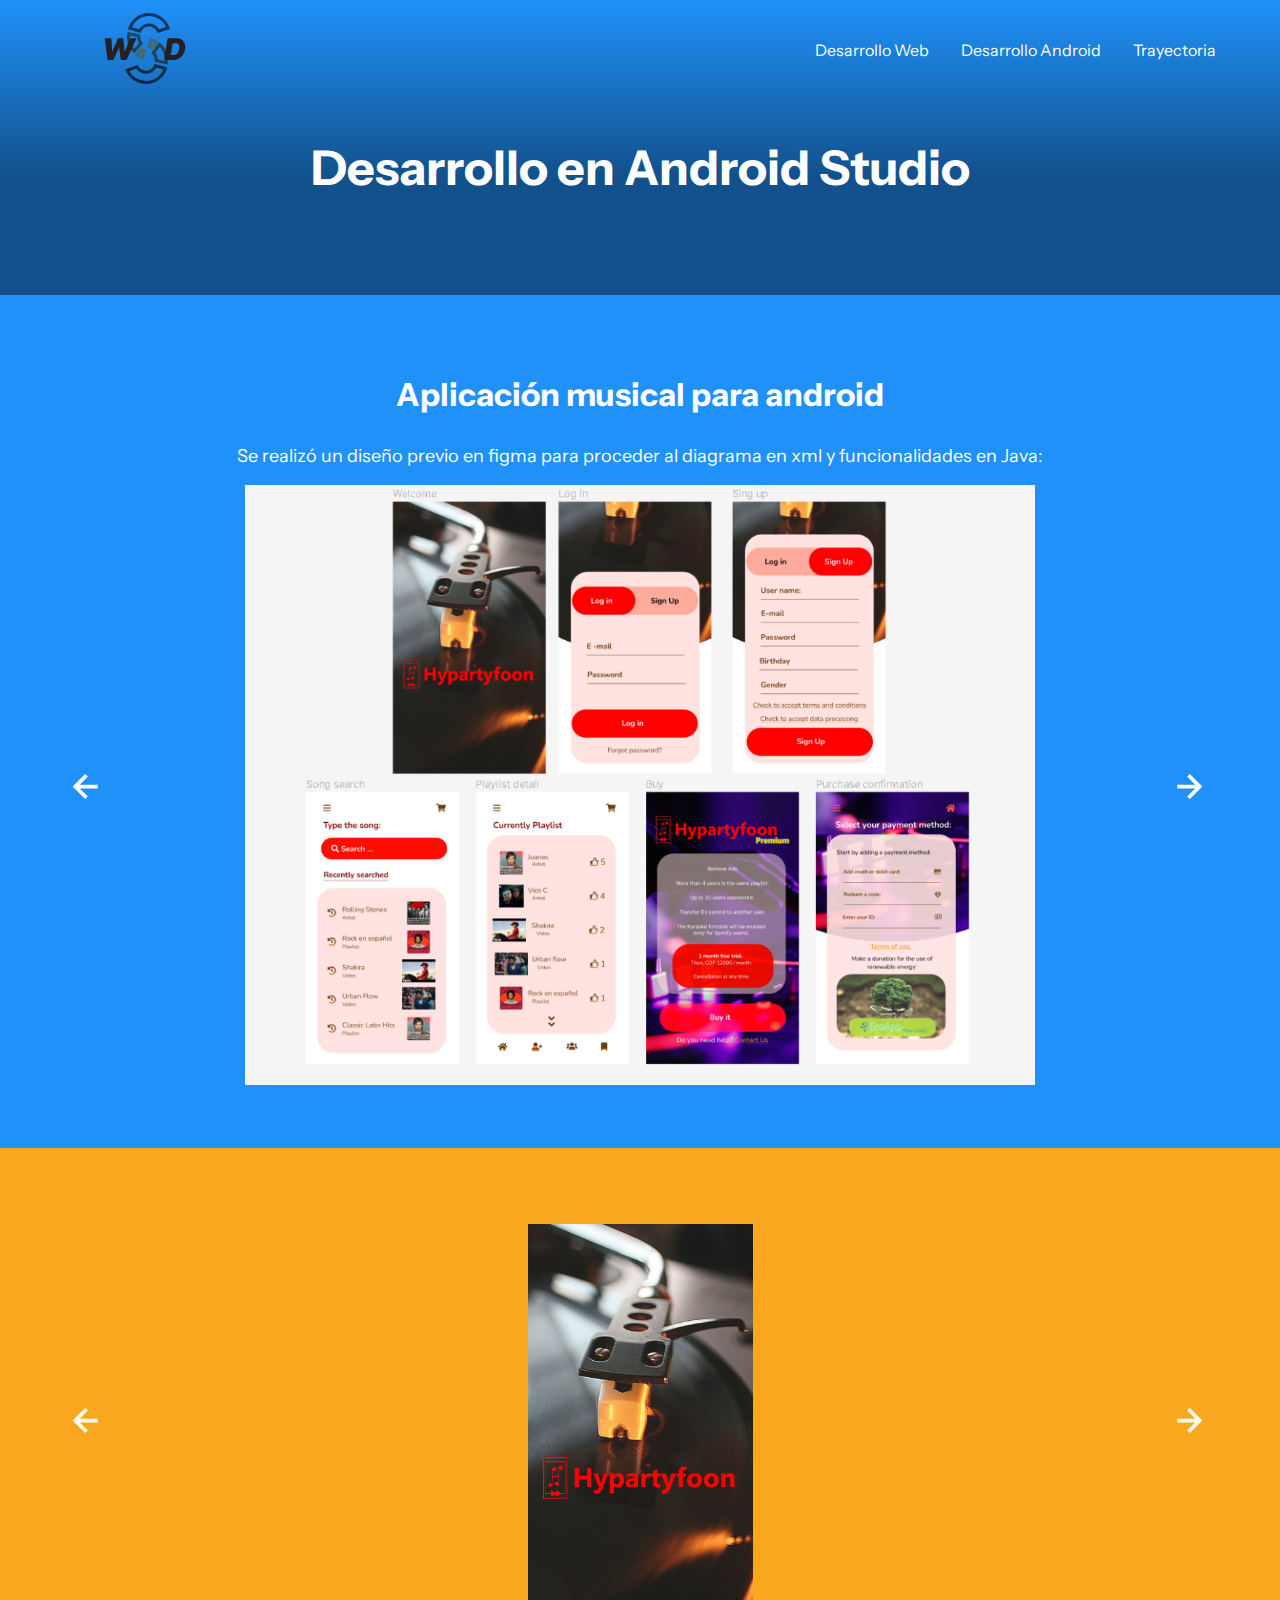
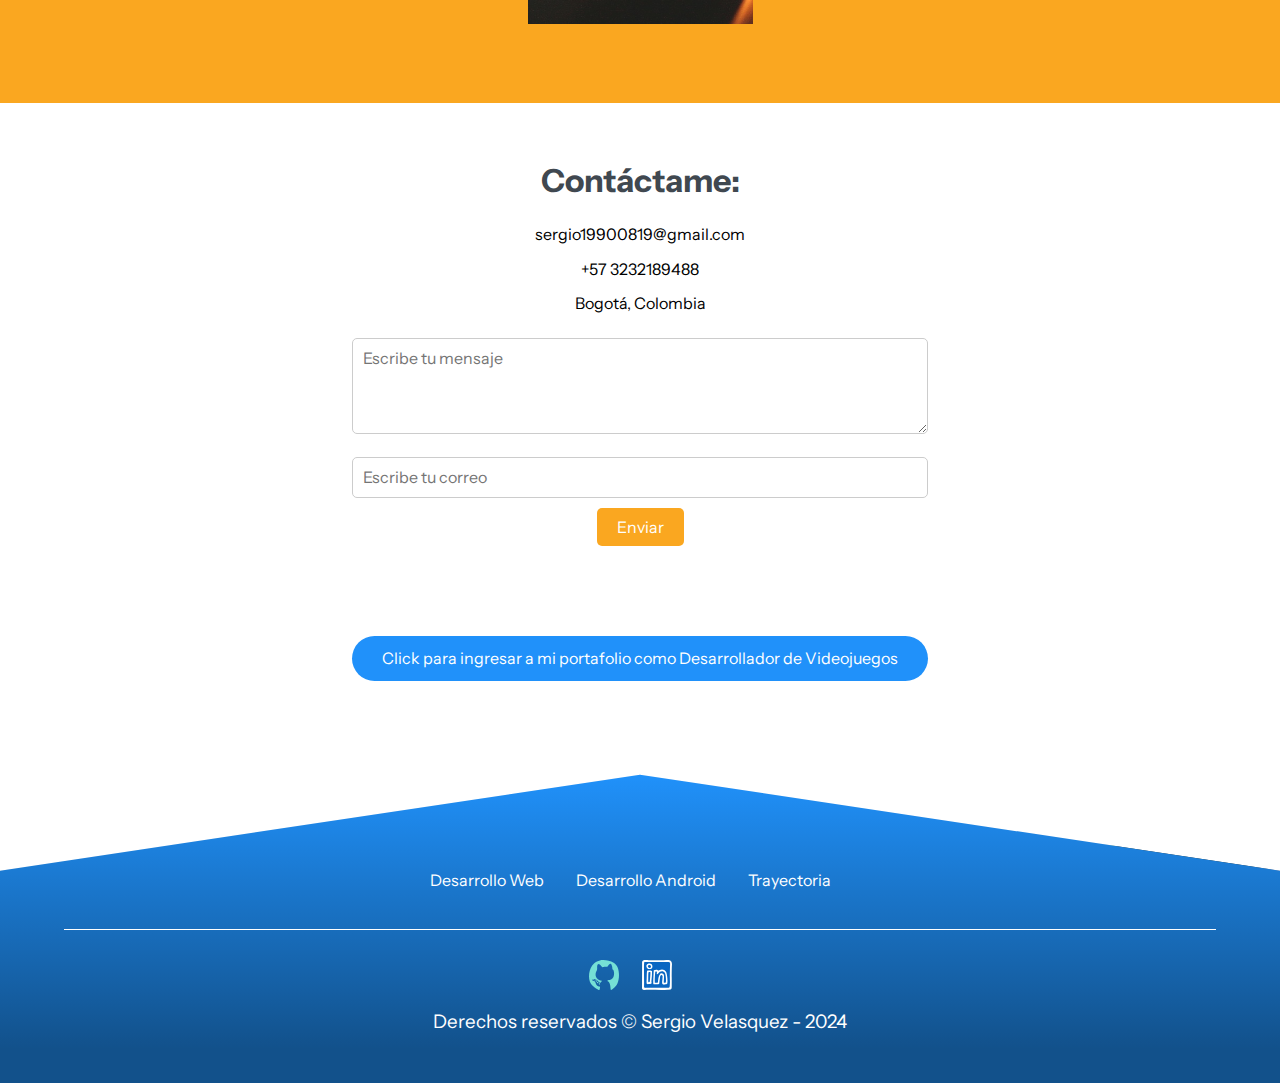
==== pages/android.html @ 4b42d3bf "test 2" ====
<!DOCTYPE html>
<html lang="es">
  <head>
    <meta charset="UTF-8" />
    <meta http-equiv="X-UA-Compatible" content="IE=edge" />
    <meta name="viewport" content="width=device-width, initial-scale=1.0" />
    <title>Web Design</title>
    <link rel="shortcut icon" href="../images/Icono2.svg" type="image/x-icon" />
    <link rel="stylesheet" href="../css/normalize.css" />
    <link rel="stylesheet" href="../css/estilos.css" />

    <meta name="theme-color" content="#2091F9" />

    <!-- Primary Meta Tags -->
    <title>Todo sobre web design</title>
    <meta name="title" content="Todo sobre web design" />
    <meta
      name="description"
      content="Sitio personal para demostrar Web design (Html+Css+Js) y projectos en Figma"
    />

    <!-- Open Graph / Facebook -->
    <meta property="og:type" content="website" />
    <meta property="og:url" content="https://SergioVelasquez-D.github.io" />
    <meta property="og:title" content="Todo sobre web design" />
    <meta
      property="og:description"
      content="Sitio personal para demostrar el uso de web design (Html+Js+Css)"
    />
    <meta
      property="og:image"
      content="https://SergioVelasquez-D.github.io/images/LogoM"
    />

    <!-- Twitter -->
    <meta property="twitter:card" content="summary_large_image" />
    <meta
      property="twitter:url"
      content="https://SergioVelasquez-D.github.io"
    />
    <meta property="twitter:title" content="Todo sobre web design" />
    <meta
      property="twitter:description"
      content="Sitio personal para demostrar el uso de web design (Html+Js+Css)"
    />
    <meta
      property="twitter:image"
      content="https://SergioVelasquez-D.github.io/images/LogoM"
    />
  </head>
  <body>
    <header class="hero__android">
      <nav class="nav container">
        <div class="nav__logo">
          <img src="../images/Icono3.svg" class="" />
        </div>
        <ul class="nav__link nav__link--menu">
          <li class="nav__items">
            <a href="../index.html#about" class="nav__links">Desarrollo Web</a>
          </li>
          <li class="nav__items">
            <a href="#testimonic" class="nav__links">Desarrollo Android</a>
          </li>
          <li class="nav__items">
            <a href="history.html" class="nav__links">Trayectoria</a>
          </li>
          <img src="./images/close.svg" alt="" class="nav__close" />
        </ul>
        <div class="nav__menu">
          <img src="./images/menu.svg" alt="" class="nav__img" />
        </div>
      </nav>
      <section class="hero__container__android container2">
        <h1 class="hero__title">Desarrollo en Android Studio</h1>
      </section>
    </header>

    <main>

      <section class="testimony" id="testimonic">
        <h2 class="testimony__tittle">Aplicación musical para android</h2>
        <p class="testimony__paragraph2">
          Se realizó un diseño previo en figma para proceder al diagrama en xml y funcionalidades en Java:
        </p>
    

        
          <div class="testimony__container container">
            <img
              src="../images/leftarrow.svg"
              class="testimony__arrow"
              id="before"
            />
            <section class="testimony__body testimony__body--show" data-id="1">
              <figure class="testimony__picture2">
                <img
                  src="../images/Android.png"
                  class="testimony__img"
                />
              </figure>
            </section>

            <section class="testimony__body" data-id="2">
              <figure class="testimony__picture">
                <img src="../images/Android 2.png" class="testimony__img" />
              </figure>
            </section> 
            <img
            src="../images/rigtharrow.svg"
            class="testimony__arrow"
            id="next"
          />
        
      </section>


      <section class="testimony2">
        
        <div class="testimony__container2 container">
          <img
            src="../images/leftarrow.svg"
            class="testimony__arrow2"
            id="before2"
          />
          <section class="testimony__body2 testimony__body--show2" data-id="1">
            <figure class="testimony__picture2">
              <img
                src="../images/Welcome.png"
                class="testimony__img3"
              />
            </figure>
          </section>

          <section class="testimony__body2" data-id="2">
            <figure class="testimony__picture2">
              <img src="../images/Log in.png" class="testimony__img3" />
            </figure>
          </section>

          <section class="testimony__body2" data-id="3">
            <figure class="testimony__picture2">
              <img src="../images/Sing up.png" class="testimony__img3" />
            </figure>
          </section>

          <section class="testimony__body2" data-id="4">
            <div class="testimony__texts2"></div>
            <figure class="testimony__picture">
              <img src="../images/Song search.png" class="testimony__img3" />
            </figure>
          </section>

          <section class="testimony__body2" data-id="5">
            <div class="testimony__texts2"></div>
            <figure class="testimony__picture">
              <img src="../images/Playlist detail.png" class="testimony__img3" />
            </figure>
          </section>

          <section class="testimony__body2" data-id="6">
            <div class="testimony__texts2"></div>
            <figure class="testimony__picture">
              <img src="../images/Buy.png" class="testimony__img3" />
            </figure>
          </section>

          <section class="testimony__body2" data-id="7">
            <div class="testimony__texts2"></div>
            <figure class="testimony__picture">
              <img src="../images/Purchase confirmation.png" class="testimony__img3" />
            </figure>
          </section>

          
          <img
            src="../images/rigtharrow.svg"
            class="testimony__arrow2"
            id="next2"
          />
        </div>
      </section>

      <section class="container about">
        <h2 class="subtitle">Contáctame:</h2>
        <p class="testimony__paragraph">sergio19900819@gmail.com</p>
        <p class="testimony__paragraph">+57 3232189488</p>
        <p class="testimony__paragraph">Bogotá, Colombia</p>
        <div class="forms">
          <form action="#" method="POST">
            <textarea
              name="message"
              placeholder="Escribe tu mensaje"
              rows="4"
              required
            ></textarea>
            <input
              type="email"
              name="email"
              placeholder="Escribe tu correo"
              required
            /> <br>
            <input type="submit" value="Enviar" />
          </form>
        </div>

        <section class="questions__offer">
          <a
            href="https://sergio19900819.wixsite.com/sergiovelasquez"
            class="cta"
            >Click para ingresar a mi portafolio como Desarrollador de
            Videojuegos</a
          >
        </section>
      </section>
    </main>
    <footer class="footer">
      <section class="footer__container container">
        <nav class="nav nav--footer">
          <ul class="nav__link nav__link--footer">
            <li class="nav__items">
              <a href="../index.html#about" class="nav__links">Desarrollo Web</a>
            </li>
            <li class="nav__items">
              <a href="#testimonic" class="nav__links">Desarrollo Android</a>
            </li>
            <li class="nav__items">
              <a href="history.html" class="nav__links">Trayectoria</a>
            </li>
          </ul>
        </nav>
      </section>

      <section class="footer__copy container">
        <div class="footer__social">
          <a href="#" class="footer__icons"
            ><img src="../images/github_logo.svg" class="footer__img"
          /></a>
          <a href="#" class="footer__icons"
            ><img src="../images/logo_linkedin.svg" class="footer__img"
          /></a>
        </div>
        <br>
        <h3 class="footer__copyright">
          Derechos reservados &copy; Sergio Velasquez - 2024
        </h3>
      </section>
    </footer>

    <script src="../js/slider.js"></script>
    <script src="../js/slider2.js"></script>
    <script src="../js/question.js"></script>
    <script src="../js/menu.js"></script>
  </body>
</html>
---- css/estilos.css ----
@import url('https://fonts.googleapis.com/css2?family=Instrument+Sans:ital,wght@0,400..700;1,400..700&display=swap');

:root{
    --padding-container: 100x 0;
    --color-title: #404850;
}

body {
    font-family: "Instrument Sans", sans-serif;
    color:#ffffff;
}

.container{
    width: 90%;
    max-width: 1200px;
    margin: 0 auto;
    overflow: hidden;
    padding: var(--padding-container);
}

.container2{
    width: 90%;
    max-width: 1200px;
    margin: 0 auto;
    overflow: hidden;
    padding: var(--padding-container);
}

.hero {
    width: 100%;
    height: 100vh;
    min-height: 600px;
    max-height: 600px;
    position: relative;
    display: grid;
    grid-template-rows: 100px 1fr;
    color: #fff;
}

.hero::before{
    content:"";
    position: absolute;
    top: 0;
    left: 0;
    width: 100%;
    height: 100%;
    background-image: linear-gradient(180deg, #2091FA 0%, #12518B 60%), url('../images/WebDesign.jpg');
    background-size: cover;
    clip-path: polygon(0 0, 100% 0, 100% 80%, 50% 100%, 0 80%);
    z-index: -1;
}

.hero__android {
    width: 100%;
    height: auto; /* Cambiado de 100vh a auto */
    min-height: 0px;
    max-height: 600px;
    position: relative;
    display: grid;
    grid-template-rows: 100px 1fr;
    overflow: hidden; /* Añadido para asegurar que el contenido no se desborde */
}

.hero__android::before {
    content: "";
    position: absolute;
    top: 0;
    left: 0;
    width: 100%;
    height: 100%; /* Cambiado de 50% a 100% */
    background-image: linear-gradient(180deg, #2091FA 0%, #12518B 60%), url('../images/WebDesign.jpg');
    background-size: cover;
    z-index: -1;
}



.nav{
    --padding-container: 0;
    height: 100%;
    display: flex;
    align-items: center;
    
}

.nav__title{
    font-weight: 300;
}

.nav__link{
    
    margin-left: auto;
    padding: 0;
    display: grid;
    grid-auto-flow: column;
    grid-auto-columns: max-content;
    gap: 2em;
}

.nav__items{
    list-style: none;
}



.nav__links{
    color: #fff;
    text-decoration: none;
}

.nav__menu{
    margin-left: auto;
    cursor: pointer;
    display: none;
}

.nav__img{
    display: block;
    width: 30px;
}

.nav__close{
    display: var(--show, none);
}


/* Hero container */

.hero__container {
    max-width: 1000px;
    --padding-container: 0;
    display: grid;
    grid-auto-rows: max-content;
    align-content: center;
    gap: 2em;
    padding-bottom: 100px;
    text-align: center; 
}

.hero__container__android {
    max-width: 1000px;
    --padding-container: 0;
    display: grid;
    grid-auto-rows: max-content;
    gap: 2em;
    padding-top: 40px; /* Ajustado según tu diseño */
    padding-bottom: 100px; /* Ajustado según tu diseño */
    text-align: center; 
    margin-top: 0; /* Agregado para eliminar el espacio adicional */
}

.hero__title {
    font-size: 3rem;
}

.hero__paragraph {
    
    font-size: large;
}

.cta {
    display: inline-block;
    background-color: #2091FA;
    justify-self: center;
    color: #fff;
    text-decoration: none;
    padding: 13px 30px;
    border-radius: 32px;
    margin-top: 30px; /* Ajusta el espacio entre el párrafo y el botón */  
}

/* About */

.about {
    text-align: center;
    padding-top: 60px;
    padding-bottom: 60px;
}

.subtitle {
    color: var(--color-title);
    font-size: 2rem;
    margin-bottom: 25px;
}


.about__paragraph {
    line-height: 1.7;
}

.about__main {
    padding-top: 40px;
    display: grid;
    width: 90%;
    margin: 0 auto;
    gap: 1em;
    overflow: hidden;
    grid-template-columns: repeat(auto-fit, minmax(260px, auto));
}


.about__icons {
    display: grid;
    gap: 1em;
    justify-items: center;
    width: 260px;
    overflow: hidden;
    margin: 0 auto;
}

.about__icon {
    width: 40px;
}

.about__title {
    color:#404850
}

/* Knowledge 

.knowledge {
    background-color: #e5e5f7;
    background-image: radial-gradient(#444cf7 0.5px, transparent 0.5px), radial-gradient(#444cf7 0.5px, #e5e5f7 0.5px);
    background-size: 20px 20px;
    background-position: 0 0, 10px 10px;
    overflow: hidden;
    padding-top: 60px;
    padding-bottom: 60px;
    
}

.knowledge__container{
    display: grid;
    grid-template-columns: 1fr 1fr;
    gap: 1em;
    align-items: center;
    justify-items: center;
    text-align: center; /* Alinea el contenido al centro 
}

.knowledge__picture{
    max-width: 500px;
    
}

.knowledge__paragraph{
    line-height: 1.7;
    margin-bottom: 15px;
    text-align: center; /* Alinea el texto al centro 
}


.cta2{
    display: inline-block;
    background-color: #2091F9;
    color: #fff;
    text-decoration: none;
    padding: 13px 30px;
    border-radius: 32px;
    
}

.knowledge__img{
    width: 100%;
    display: block;
} */

/* price 

.price{
    text-align: center;
    padding-top: 60px;
    padding-bottom: 60px;
}

.price__table{
    padding-top: 60px;
    display: flex;
    flex-wrap: wrap;
    gap: 2.5em;
    justify-content: space-evenly;
    align-items: center;
}

.price__element{
    background-color: #e5e5f7;
    text-align: center;
    border-radius: 10px;
    width: 330px;
    padding: 40px;
    --color-plan: #696871;
    --color-price: #1D293F;
    --bg-cta: #fff;
    --color-cta: #5454D4;
    --color-items: #696871;
}

.price__element--best{
    width: 370px;
    padding: 60px 40px;
    background-color: #FF7143;
    --color-plan: rgb(255 255 255 / 75%);
    --color-price: #fff;
    --bg-cta: #9F3919;
    --color-cta: #FFF;
    --color-items: #fff;
}


.price__name{
    color: var(--color-plan);
    margin-bottom: 15px;
    font-weight: 300;
}

.price__price{
    font-size: 2.5rem;
    color: var(--color-price);
}

.price__items{
    margin-top: 35px;
    display: grid;
    gap: 1em;
    font-weight: 300;
    font-size: 1.2rem;
    margin-bottom: 50px;
    color: var(--color-items);
}

.price__cta{
    display: block;
    padding: 20px 0;
    border-radius: 10px;
    text-decoration: none;
    background-color: var(--bg-cta);
    font-weight: 600;
    color: var(--color-cta);
    box-shadow: 0 0 1px rgba(0, 0, 0, .5);
} */

/* Testimony */

.testimony{
    background-color: #2091f9;
    padding-top: 50px;
    padding-bottom: 60px;
}

.testimony__tittle {
    text-align: center; /* Centra el texto */
    margin-top: 1em; /* Margen superior */
    margin-bottom: 1em; /* Margen inferior */
    font-size: 2rem;
}

.testimony__paragraph {
    color: #000;
    text-align: center; /* Centra el texto */
    margin-top: 1em; /* Margen superior */
    margin-bottom: 1em; /* Margen inferior */
}

.testimony__paragraph2 {
    color: #ffffff;
    text-align: center; /* Centra el texto */
    margin-top: 1em; /* Margen superior */
    margin-bottom: 1em; /* Margen inferior */
    font-size:large;
}

.testimony__container{
    display: grid;
    grid-template-columns: 50px 1fr 50px;
    align-items: center;
}

.testimony__body{
    display: flex;
    flex-direction: column;
    align-items: center;
    gap: 2em;
    grid-column: 2/3;
    grid-row: 1/2;
    opacity: 0;
}

.testimony__body--show{
    pointer-events: unset;
    opacity: 1;
    transition: opacity 1.5s ease-in-out;
}

.testimony__img{
    max-width: 1000px; /* Para asegurar que las imágenes no se desborden del contenedor */
    max-height: 600px; /* Establece la altura máxima para las imágenes */
}


.testimony__arrow{
    width: 90%;
    cursor: pointer;
}


/* Testimony */

.testimony2 {
    text-align: center;
    background-color: #FAA720;
    padding-top: 50px;
    padding-bottom: 60px;
}

.testimony__tittle2 {
    text-align: center; /* Centra el texto */
    margin-top: 1em; /* Margen superior */
}

.testimony__paragraph2 {
    text-align: center; /* Centra el texto */


}

.testimony__container2 {
    display: grid;
    grid-template-columns: 50px 1fr 50px;
    align-items: center;
}

.testimony__body2 {
    padding-top: 10px;
    padding-bottom: 0px;
    display: flex;
    flex-direction: column;
    align-items: center;
    gap: 2em;
    grid-column: 2/3;
    grid-row: 1/2;
    opacity: 0;
}

.testimony__body--show2 {
    pointer-events: unset;
    opacity: 1;
    transition: opacity 1.5s ease-in-out;
}

.testimony__img2 {
    max-width: 1000px; /* Para asegurar que las imágenes no se desborden del contenedor */
    max-height: 600px; /* Establece la altura máxima para las imágenes */
}

.testimony__arrow2 {
    width: 90%;
    cursor: pointer;
}

.testimony__img3 {
    max-width: 1000px; /* Para asegurar que las imágenes no se desborden del contenedor */
    max-height: 400px; /* Establece la altura máxima para las imágenes */
}

/* Questions */

.questions{
    text-align: center;
    padding-top: 60px;
    padding-bottom: 60px;
    background-color: #1764AD;
}

.questions__container{
    display: grid;
    gap: 2em;
    padding-top: 50px;
    padding-bottom: 100px;
}

.questions__padding{
    padding: 0;
    transition: padding .3s;
    border: 1px solid #d46e54;
    border-radius: 6px;
}

.questions__padding--add{
    padding-bottom: 30px;
}

.questions__answer{
    padding: 0 30px 0;
    overflow: hidden;
}

.questions__title{
    text-align: left;
    display: flex;
    font-size: 20px;
    padding: 30px 0 30px;
    cursor: pointer;
    color: var(--color-title);
    justify-content: space-between;
}

.questions__arrow{
    border-radius: 50%;
    background-color: var(--color-title);
    width: 25px;
    height: 25px;
    display: flex;
    justify-content: center;
    align-items: center;
    align-self: flex-end;
    margin-left: 10px;
    transition:  transform .3s;
}

.questions__arrow--rotate{
    transform: rotate(180deg);
}

.questions__show{
    text-align: left;
    height: 0;
    transition: height .3s;
}

.questions__img{
    display: block;
}

.questions__copy{
    width: 60%;
    margin: 0 auto;
    margin-bottom: 30px;
}

/* form*/

.forms{
    text-align: center;
    box-sizing: border-box;
    margin-bottom: 60px;
}

input[type="text"],
        input[type="email"],
        textarea {
            width: 50%;
            padding: 10px;
            margin-top: 10px;
            margin-bottom: 10px;
            border: 1px solid #ccc;
            border-radius: 5px;
            box-sizing: border-box;
            
        }

        input[type="submit"] {
            background-color: #FAA720;
            color: white;
            padding: 10px 20px;
            border: none;
            border-radius: 5px;
            cursor: pointer;
        }

        input[type="submit"]:hover {
           
            background-color: #2091F9;
        }


/* Footer */

.footer{
    
    background-image: linear-gradient(180deg, #2091FA 10%, #12518B 90%), url('../images/WebDesign.jpg');
    padding-top: 130px;
    padding-bottom: 20px;
    clip-path: polygon(50% 10%, 100% 38%, 100% 100%, 0 100%, 0% 38%);
}

.footer__title{
    font-weight: 300;
    font-size: 2rem;
    margin-bottom: 30px;
}

.footer__title, .footer__newsletter{
    color: #fff;
}


.footer__container{
    display: flex;
    justify-content: center;
    align-items: center;
    border-bottom: 1px solid #fff;
    padding-bottom: 40px;
}

.nav--footer{
    padding-bottom: 0px;
    display: grid;
    gap: 1em;
    grid-auto-flow: row;
    height: 100%;
}

.nav__link--footer{
    
    display: flex;
    margin: 0;
    margin-right: 20px;
    flex-wrap: wrap;
}

.footer__inputs{
    margin-top: 10px;
    display: flex;
    overflow: hidden;
}

.footer__input{
    background-color: #ffffff;
    height: 50px;
    display: block;
    padding-left: 10px;
    border-radius: 6px;
    font-size: 1rem;
    outline: none;
    border: none;
    margin-right: 16px;
}

.footer__submit{
    margin-left: auto;
    display: inline-block;
    height: 50px;
    padding: 0 20px ;
    background-color: #2091F9;
    border: none;
    font-size: 1rem;
    color: #fff;
    border-radius: 6px;
    cursor: pointer;
}

.footer__copy{
    --padding-container: 30px 0;
    text-align: center;
    color: #fff;
}

.footer__copyright{
    font-weight: 300;
}

.footer__icons{
    margin-bottom: 10px;
    margin-right: 20px; /* Ajusta el espacio entre los iconos */
}

.footer__img{
    width: 30px;
}


/* Media queries */

@media (max-width:800px){
    .nav__menu{
        display: block;
    }

    .nav__link--menu{
        position: fixed;
        background-color: #000;
        top: 0;
        left: 0;
        height: 100%;
        width: 100%;
        display: flex;
        flex-direction: column;
        justify-content: space-evenly;
        align-items: center;
        z-index: 100;
        opacity: 0;
        pointer-events: none;
        transition: .7s opacity;
    }

    .nav__link--show{
        --show: block;
        opacity:1 ;
        pointer-events: unset;
    }

    .nav__close{
        position: absolute;
        top: 30px;
        right: 30px;
        width: 30px;
        cursor: pointer;
    }

    .hero__title{
        font-size: 2.5rem;
    }


    .about__main{
        gap: 2em;
    }

    .about__icons:last-of-type{
        grid-column: 1/-1;
    }


    .knowledge__container{
        grid-template-columns: 1fr;
        grid-template-rows: max-content 1fr;
        gap: 3em;
        text-align: center;
    }

    .knowledge__picture{
        grid-row: 1/2;
        justify-self: center;
    }

    .testimony__container{
        grid-template-columns: 30px 1fr 30px;
    }

    .testimony__body{
        grid-template-columns: 1fr;
        grid-template-rows: max-content max-content;
        gap: 3em;
        justify-items:center ;
    }


    .testimony__img{
        width: 200px;
        height: 200px;
        
    }

    .questions__copy{
        width: 100%;
    }

    .footer__container{
        flex-wrap: wrap;
    }

    .nav--footer{
        width: 100%;
        justify-items: center;
    }

    .nav__link--footer{
        width: 100%;
        justify-content: space-evenly;
        margin: 0;
    }

    .footer__form{
        width: 100%;
        justify-content: space-evenly;
    }

    .footer__input{
        flex: 1;
    }

}

@media (max-width:600px){
    .hero__title{
        font-size: 2rem;
    }

    .hero__paragraph{
        font-size: 1rem;
    }

    .subtitle{
        font-size: 1.8rem;
    }

    .price__element{
        width: 90%;
    }

    .price__element--best{
        width: 90%;
        /* padding: 40px; */
    }

    .price__price{
        font-size: 2rem;
    }

    .testimony{
        --padding-container: 60px 0;
    }

    .testimony__container{
        grid-template-columns: 28px 1fr 28px;
        gap: .9em;
    }

    .testimony__arrow{
        width: 100%;
    }

    .testimony__course{
        margin-top: 15px;
    }

    .questions__title{
        font-size: 1rem;
    }

    .footer__title{
        justify-self: start;
        margin-bottom: 15px;
    }

    .nav--footer{
        padding-bottom: 60px;
    }

    .nav__link--footer{
        justify-content: space-between;
    }

    .footer__inputs{
        flex-wrap: wrap;
    }

    .footer__input{
        flex-basis: 100%;
        margin: 0;
        margin-bottom: 16px;
    }

    .footer__submit{
        margin-right: auto;
        margin-left: 0;
        

    }
}
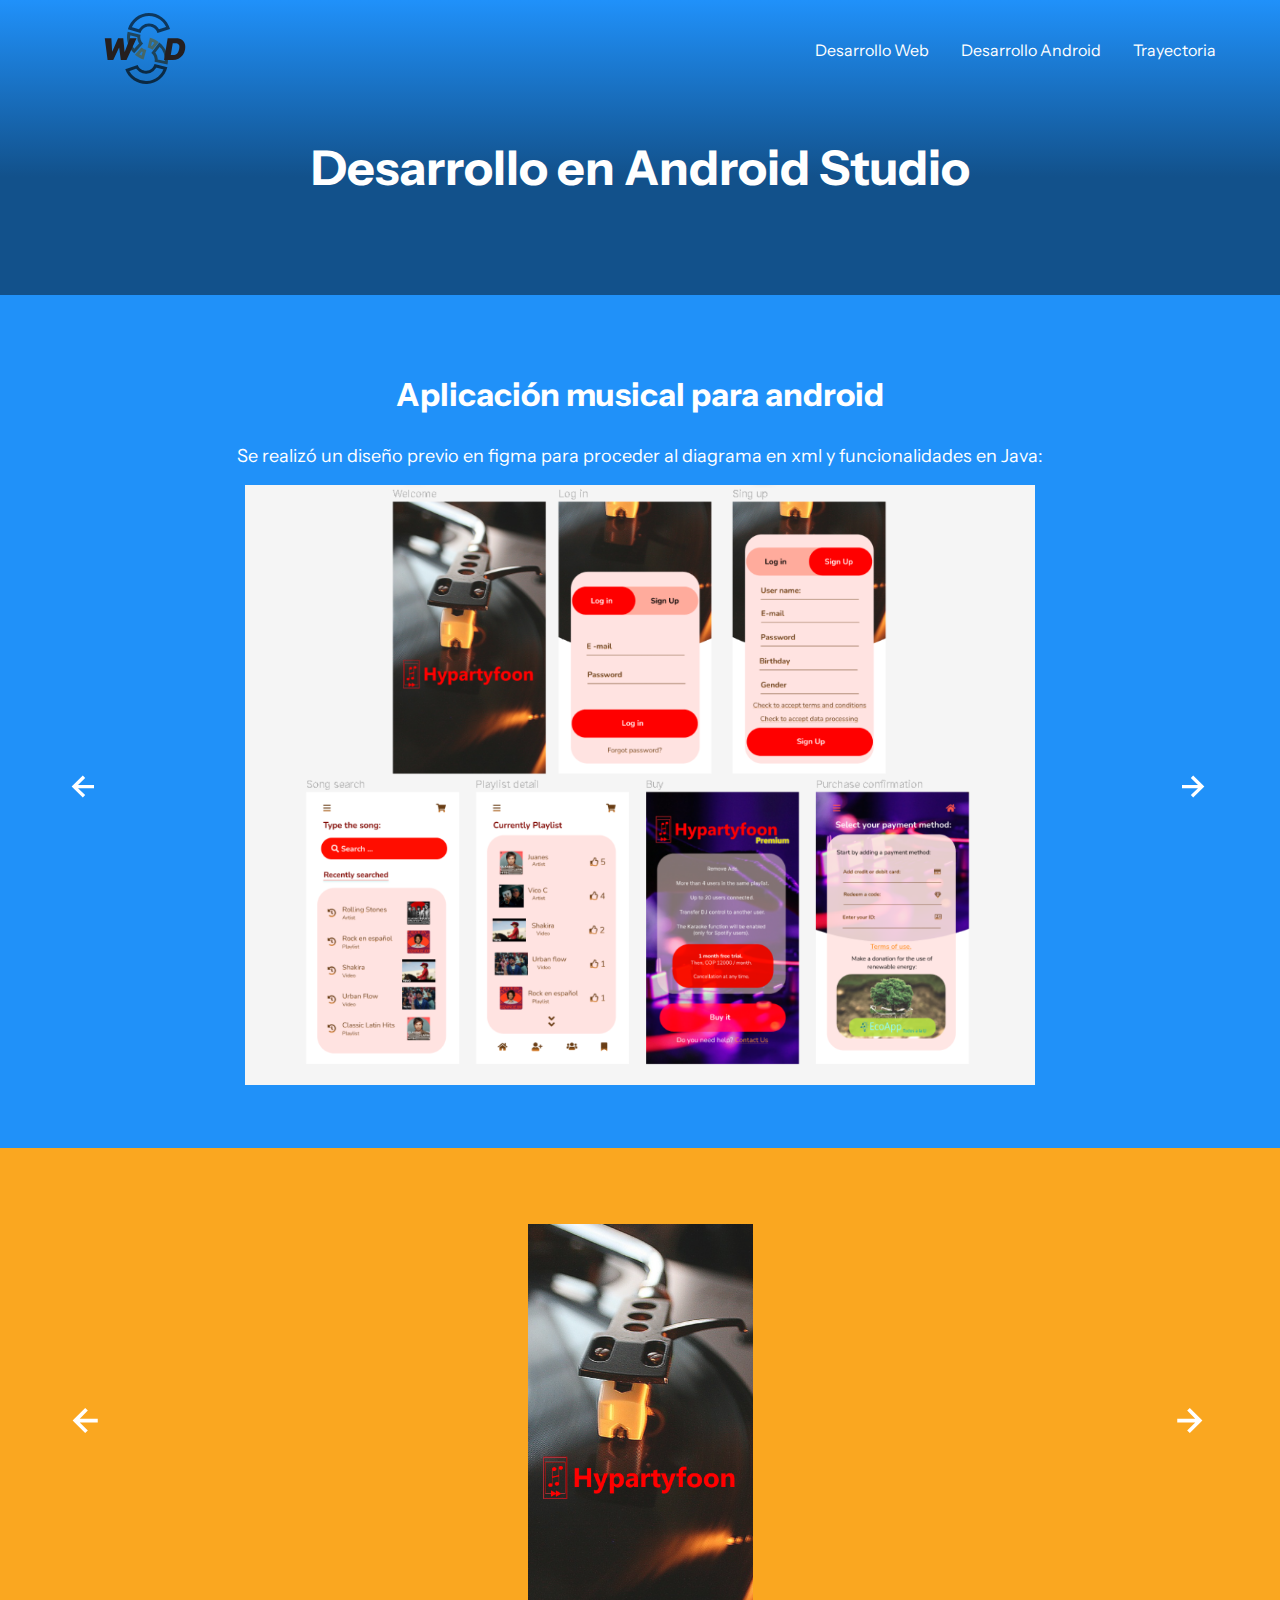
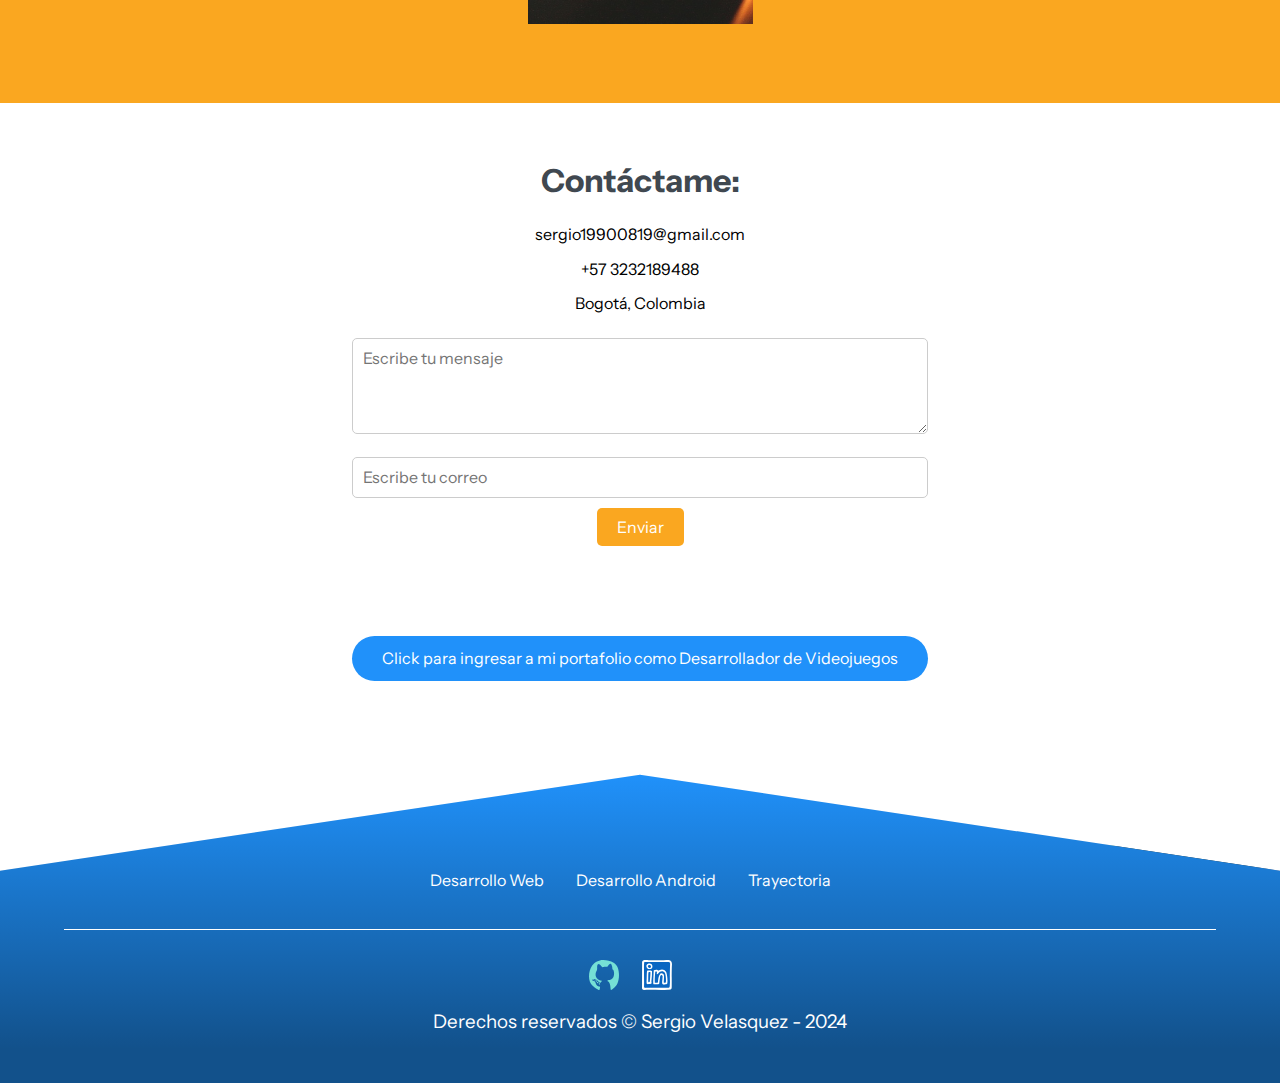
==== commit 80245030: "test4" ====
--- a/pages/android.html
+++ b/pages/android.html
@@ -186,7 +186,7 @@
         <p class="testimony__paragraph">+57 3232189488</p>
         <p class="testimony__paragraph">Bogotá, Colombia</p>
         <div class="forms">
-          <form action="#" method="POST">
+          <form action="https://formspree.io/f/mnqelrwz" method="POST">
             <textarea
               name="message"
               placeholder="Escribe tu mensaje"
--- a/css/estilos.css
+++ b/css/estilos.css
@@ -369,10 +369,16 @@
     font-size:large;
 }
 
-.testimony__container{
-    display: grid;
-    grid-template-columns: 50px 1fr 50px;
-    align-items: center;
+.testimony__container {
+    display: grid;
+    
+    grid-template-columns: 1fr auto 1fr; /* Dos columnas, una para el contenido y otra para las flechas */
+    gap: 2em;
+    align-items: center;
+}
+
+.testimony__content {
+    
 }
 
 .testimony__body{
@@ -396,14 +402,25 @@
     max-height: 600px; /* Establece la altura máxima para las imágenes */
 }
 
+.testimony__img3 {
+    width: auto; /* Establecer el ancho máximo de la imagen al 100% del contenedor */
+    height: auto; /* Establecer la altura máxima de la imagen al 100% del contenedor */
+}
+
 
 .testimony__arrow{
     width: 90%;
     cursor: pointer;
 }
 
-
-/* Testimony */
+.testimony__arrows {
+    display: flex;
+    align-items: center;
+    gap: 1em;
+}
+
+
+/* Testimony 2*/
 
 .testimony2 {
     text-align: center;
